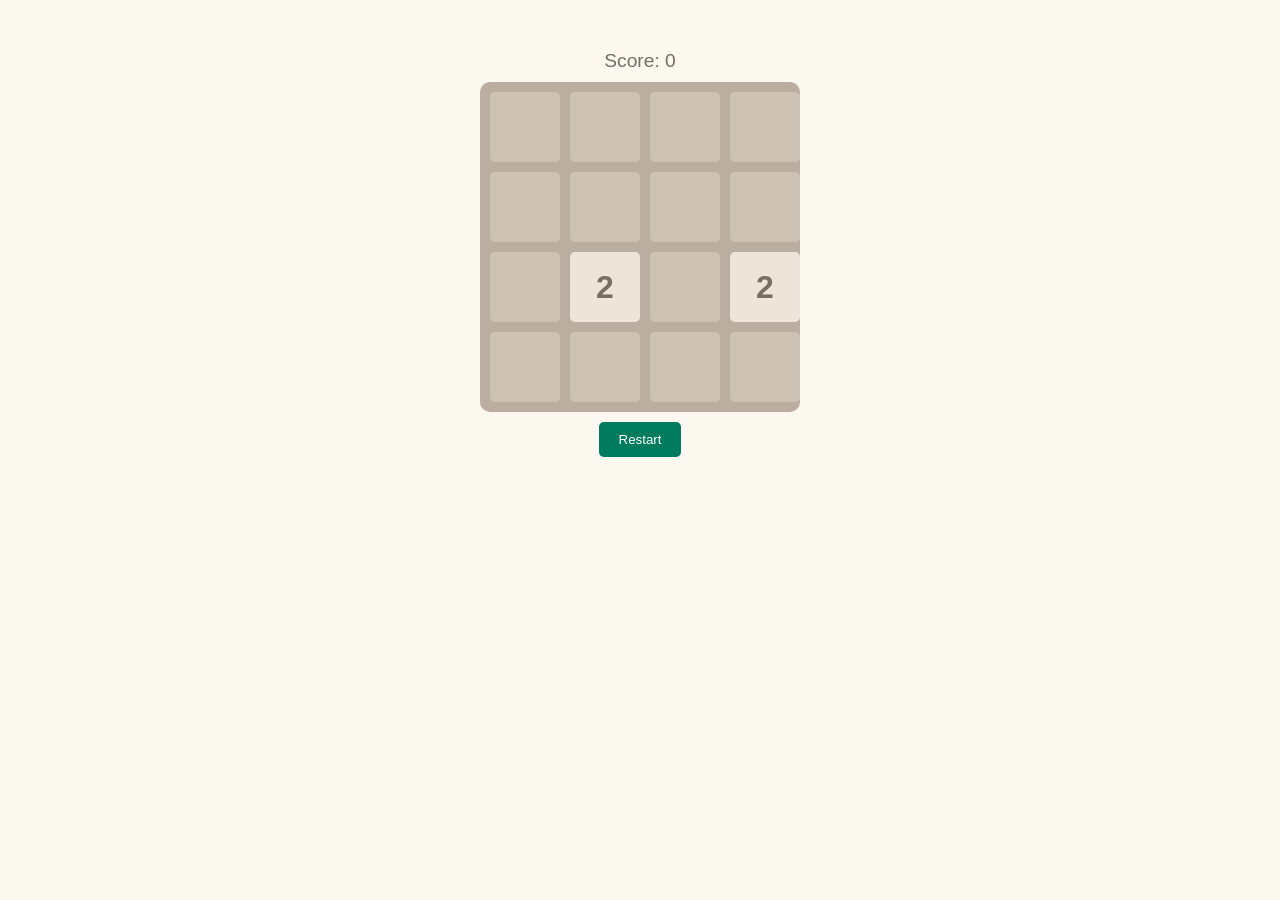
==== index.html @ f3e38923 "2048 auto commit on 2024-12-15 05:21:18 AM" ====
<!DOCTYPE html>
<html lang="en">
<head>
    <meta charset="utf-8">
    <meta name="viewport" content="width=device-width, initial-scale=1.0, maximum-scale=1, user-scalable=0">
    <title>2048 Game</title>
    <link rel="shortcut icon" type="image/x-icon" href="favicon.png">
    <link rel="stylesheet" href="style.css">
</head>
<body>
    <div class="game-container">
        <p class="score">Score: <span id="score">0</span></p>
        <div class="grid-container"></div>
        <button id="restart-btn">Restart</button>
    </div>
    <script src="script.js"></script>
</body>
</html>
---- style.css ----
body {
    margin: 0;
    padding: 0;
    text-align: center;
    background: #faf8ef;
    font-family: Arial, sans-serif;
}
.game-container {
    width: 320px;
    margin: 50px auto;
}
.score {
    margin: 10px 0;
    color: #776e65;
    font-size: 1.2em;
}
.grid-container {
    gap: 10px;
    padding: 10px;
    display: grid;
    border-radius: 10px;
    background: #bbada0;
    grid-template-columns: repeat(4, 1fr);
}
.tile {
    width: 70px;
    height: 70px;
    font-size: 2em;
    color: #776e65;
    font-weight: bold;
    line-height: 70px;
    text-align: center;
    border-radius: 5px;
    background: #cdc1b4;
    transition: all 0.2s;
}
.tile[data-value='2'] {
    background: #eee4da;
}
.tile[data-value='4'] {
    background: #ede0c8;
}
.tile[data-value='8'] {
    background: #f2b179; color: #f9f6f2;
}
.tile[data-value='16'] {
    background: #f59563; color: #f9f6f2;
}
.tile[data-value='32'] {
    background: #f67c5f; color: #f9f6f2;
}
.tile[data-value='64'] {
    background: #f65e3b; color: #f9f6f2;
}
.tile[data-value='128'] {
    background: #edcf72; color: #f9f6f2;
}
.tile[data-value='256'] {
    background: #edcc61; color: #f9f6f2;
}
.tile[data-value='512'] {
    background: #edc850; color: #f9f6f2;
}
.tile[data-value='1024'] {
    background: #edc53f; color: #f9f6f2;
}
.tile[data-value='2048'] {
    background: #edc22e; color: #f9f6f2;
}
button {
    color: #fff;
    border: none;
    outline: none;
    cursor: pointer;
    margin-top: 10px;
    padding: 10px 20px;
    border-radius: 5px;
    background: #007b5e;
    display: inline-block;
}
button:hover {
    background: #005f4a;
}
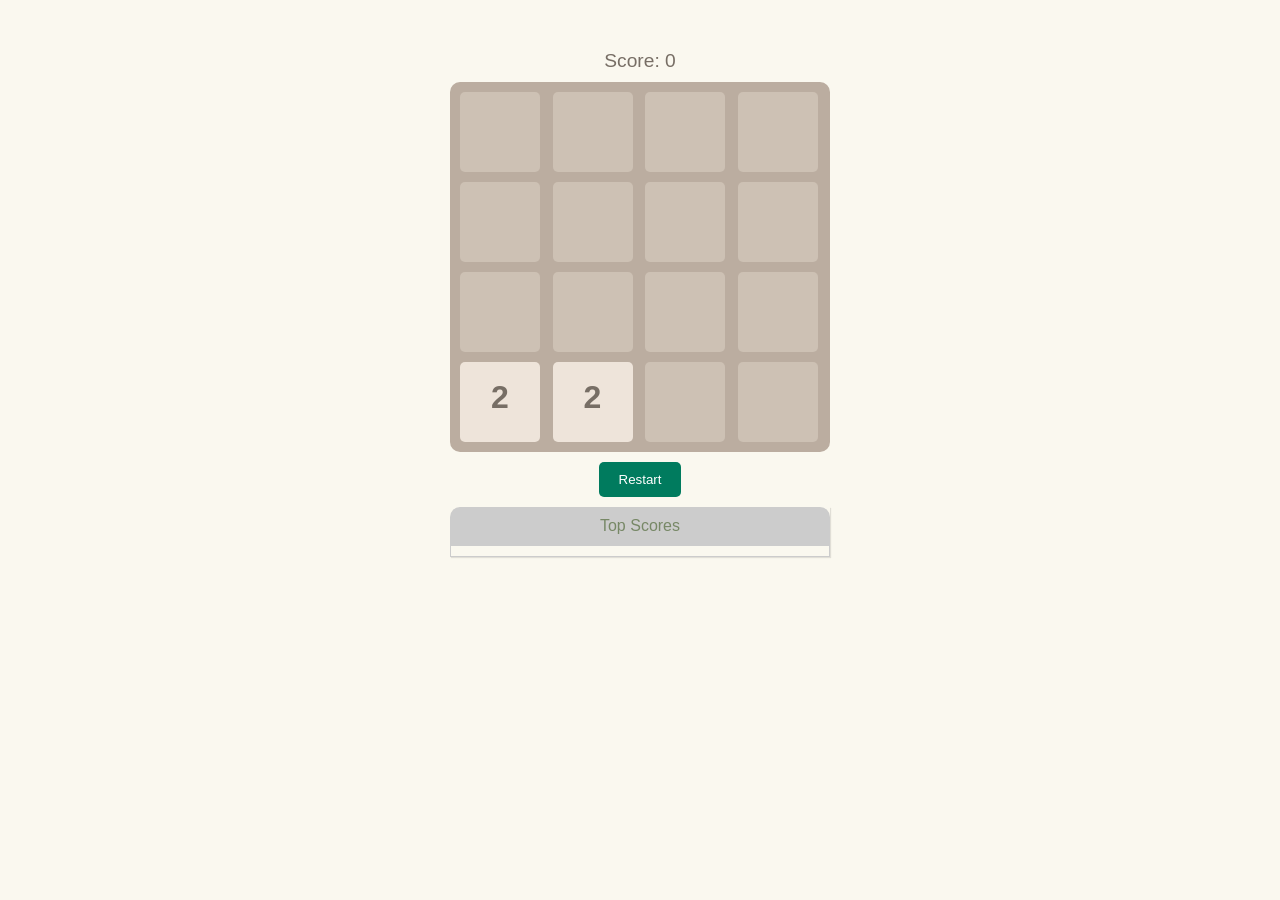
==== commit 0cf42711: "2048 auto commit on 2024-12-16 12:27:10 AM" ====
--- a/index.html
+++ b/index.html
@@ -5,14 +5,18 @@
     <meta name="viewport" content="width=device-width, initial-scale=1.0, maximum-scale=1, user-scalable=0">
     <title>2048 Game</title>
     <link rel="shortcut icon" type="image/x-icon" href="favicon.png">
-    <link rel="stylesheet" href="style.css">
+    <link rel="stylesheet" href="style.css?v=1">
 </head>
 <body>
     <div class="game-container">
         <p class="score">Score: <span id="score">0</span></p>
         <div class="grid-container"></div>
         <button id="restart-btn">Restart</button>
+        <div class="top-scores">
+            <span>Top Scores</span>
+            <ul id="top-scores"></ul>
+        </div>
     </div>
-    <script src="script.js"></script>
+    <script src="script.js?v=1"></script>
 </body>
 </html>
--- a/style.css
+++ b/style.css
@@ -1,12 +1,13 @@
 body {
     margin: 0;
     padding: 0;
+    user-select: none;
     text-align: center;
     background: #faf8ef;
     font-family: Arial, sans-serif;
 }
 .game-container {
-    width: 320px;
+    width: 380px;
     margin: 50px auto;
 }
 .score {
@@ -23,8 +24,8 @@
     grid-template-columns: repeat(4, 1fr);
 }
 .tile {
-    width: 70px;
-    height: 70px;
+    width: 80px;
+    height: 80px;
     font-size: 2em;
     color: #776e65;
     font-weight: bold;
@@ -67,6 +68,28 @@
 .tile[data-value='2048'] {
     background: #edc22e; color: #f9f6f2;
 }
+.top-scores {
+    color: #786;
+    display: flex;
+    margin-top: 10px;
+    flex-direction: column;
+    box-shadow: 1px 1px 1px rgba(0, 0, 0, 0.1);
+}
+.top-scores span {
+    padding: 10px;
+    background: #ccc;
+    border-radius: 10px 10px 0 0;
+}
+.top-scores ul {
+    margin: 0;
+    list-style: none;
+    padding: 5px 10px;
+    display: inline-block;
+    border: 1px solid #ccc;
+}
+.top-scores ul li {
+    text-align: left;
+}
 button {
     color: #fff;
     border: none;
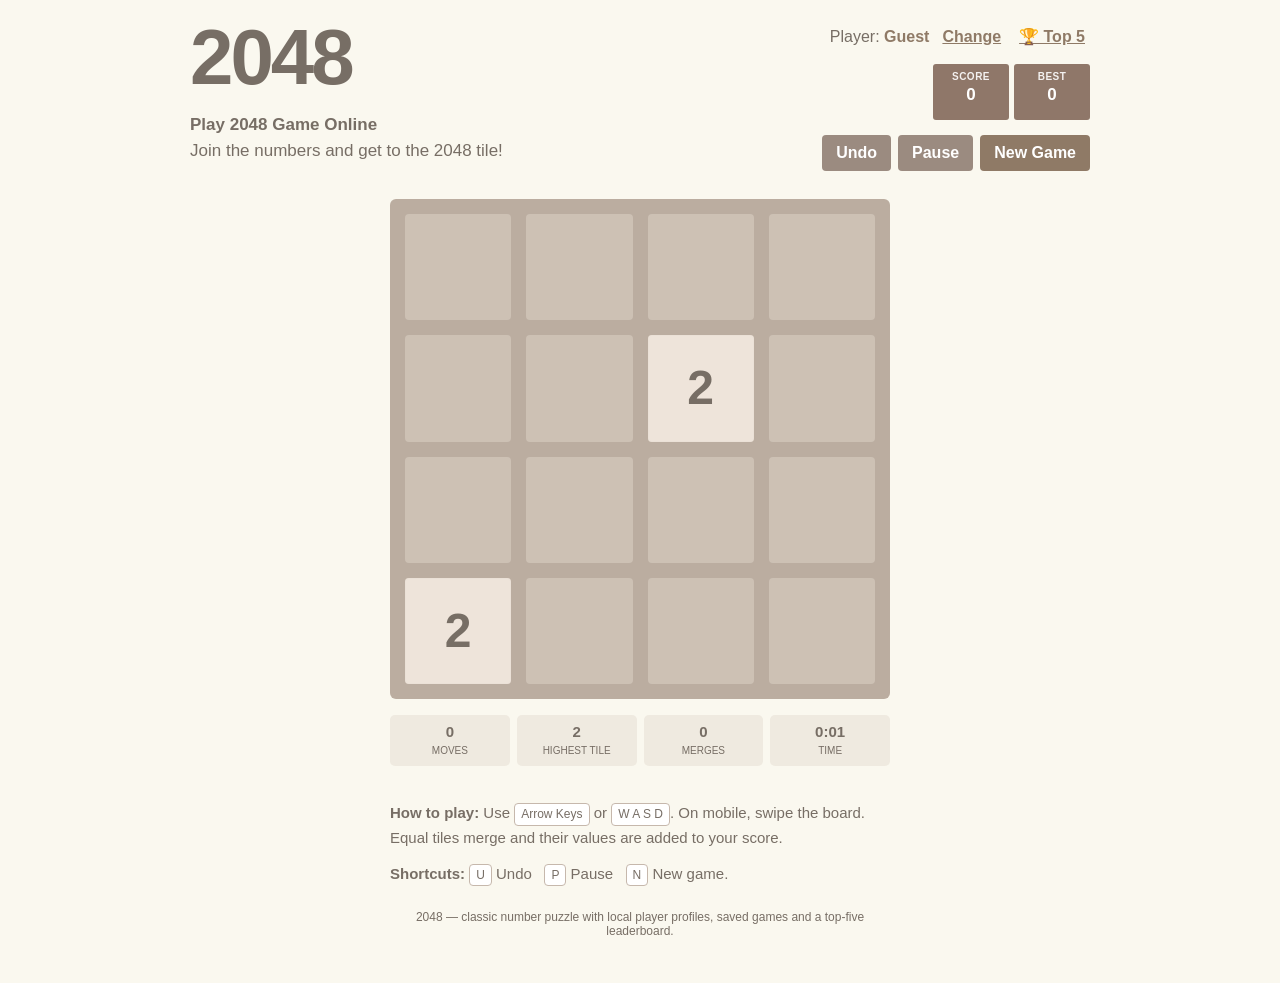
==== commit 3f768baa: "2048 auto commit on 2026-10-07 05:47:40 PM" ====
--- a/index.html
+++ b/index.html
@@ -1,22 +1,413 @@
 <!DOCTYPE html>
 <html lang="en">
 <head>
-    <meta charset="utf-8">
-    <meta name="viewport" content="width=device-width, initial-scale=1.0, maximum-scale=1, user-scalable=0">
-    <title>2048 Game</title>
-    <link rel="shortcut icon" type="image/x-icon" href="favicon.png">
-    <link rel="stylesheet" href="style.css?v=1">
+<meta charset="UTF-8">
+<meta name="viewport" content="width=device-width, initial-scale=1.0, maximum-scale=1, user-scalable=no">
+<title>2048 Classic — Player & Leaderboard</title>
+<style>
+:root{
+  --bg:#faf8ef;--text:#776e65;--muted:#8f7a66;--board:#bbada0;
+  --empty:rgba(238,228,218,.35);--button:#8f7a66;--button-hover:#7d6958;
+  --gap:15px;--radius:6px;--panel:#ffffff;--danger:#a33a2b;
+}
+*{box-sizing:border-box}
+html,body{margin:0;min-height:100%;background:var(--bg);color:var(--text);font-family:Arial,Helvetica,sans-serif}
+body{padding:24px 14px 45px}
+button,input{font:inherit}
+button{border:0;cursor:pointer}
+.page{width:min(100%,900px);margin:auto}
+.topbar{display:flex;align-items:flex-start;justify-content:space-between;gap:18px;margin-bottom:28px}
+.brand h1{margin:0;font-size:78px;line-height:.86;letter-spacing:-3px;font-weight:800}
+.brand-copy{margin-top:23px;font-size:17px;line-height:1.35}
+.brand-copy strong{display:block;margin-bottom:3px}
+.right-head{display:flex;flex-direction:column;align-items:flex-end;gap:15px}
+.player-strip{display:flex;align-items:center;gap:8px;flex-wrap:wrap;justify-content:flex-end}
+.player-name{font-weight:800;color:var(--button);max-width:180px;overflow:hidden;text-overflow:ellipsis;white-space:nowrap}
+.link-btn{background:none;color:var(--button);text-decoration:underline;padding:3px 5px;font-weight:700}
+.scores{display:flex;gap:5px}
+.score-box{min-width:76px;height:56px;padding:7px 12px 5px;background:#8f7769;border-radius:3px;color:#fff;text-align:center;text-transform:uppercase;font-weight:700}
+.score-box .label{display:block;font-size:10px;letter-spacing:.5px;opacity:.9;margin-bottom:4px}
+.score-box .value{display:block;font-size:17px;line-height:1}
+.actions{display:flex;gap:7px;flex-wrap:wrap;justify-content:flex-end}
+.action{background:var(--button);color:#fff;font-weight:700;border-radius:4px;padding:9px 14px}
+.action:hover{background:var(--button-hover)}
+.action.secondary{background:#9b8b80}
+.action:disabled{opacity:.45;cursor:not-allowed}
+.game-wrap{position:relative}
+.board{position:relative;width:100%;max-width:500px;margin:0 auto;padding:var(--gap);background:var(--board);border-radius:var(--radius);display:grid;grid-template-columns:repeat(4,1fr);gap:var(--gap);touch-action:none;user-select:none}
+.cell{aspect-ratio:1;background:var(--empty);border-radius:4px}
+.tile-layer{position:absolute;inset:var(--gap);pointer-events:none}
+.tile{position:absolute;width:calc((100% - 45px)/4);height:calc((100% - 45px)/4);display:flex;align-items:center;justify-content:center;border-radius:4px;font-weight:800;font-size:48px;line-height:1;color:#776e65;transition:transform 100ms ease,left 100ms ease,top 100ms ease;z-index:2;box-shadow:inset 0 0 0 1px rgba(0,0,0,.01)}
+.tile.new{animation:appear 150ms ease}.tile.merged{animation:pop 170ms ease;z-index:4}
+@keyframes appear{0%{transform:scale(0);opacity:0}80%{transform:scale(1.08);opacity:1}100%{transform:scale(1)}}
+@keyframes pop{0%{transform:scale(1)}50%{transform:scale(1.16)}100%{transform:scale(1)}}
+.v2{background:#eee4da}.v4{background:#ede0c8}.v8{background:#f2b179;color:#f9f6f2}
+.v16{background:#f59563;color:#f9f6f2}.v32{background:#f67c5f;color:#f9f6f2}.v64{background:#f65e3b;color:#f9f6f2}
+.v128{background:#edcf72;color:#f9f6f2;font-size:40px}.v256{background:#edcc61;color:#f9f6f2;font-size:40px}
+.v512{background:#edc850;color:#f9f6f2;font-size:40px}.v1024{background:#edc53f;color:#f9f6f2;font-size:32px}
+.v2048{background:#edc22e;color:#f9f6f2;font-size:32px;box-shadow:0 0 25px 5px rgba(237,194,46,.45)}
+.v4096,.v8192,.v16384{background:#3c3a32;color:#f9f6f2;font-size:30px}
+.overlay{position:absolute;inset:0;z-index:20;display:none;align-items:center;justify-content:center;background:rgba(238,228,218,.76);border-radius:var(--radius)}
+.overlay.show{display:flex}.overlay-card{text-align:center;padding:24px}
+.overlay-card h2{margin:0 0 10px;font-size:54px}.overlay-card p{margin:0 0 16px;font-size:17px;font-weight:700}
+.overlay-card button{background:var(--button);color:white;border-radius:4px;padding:10px 16px;margin:4px;font-weight:700}
+.overlay-card button.secondary{background:#aaa}
+.stats{max-width:500px;margin:16px auto 0;display:grid;grid-template-columns:repeat(4,1fr);gap:7px}
+.stat{background:rgba(143,122,102,.11);border-radius:5px;padding:8px;text-align:center}
+.stat b{display:block;font-size:15px}.stat span{font-size:10px;text-transform:uppercase}
+.instructions{max-width:500px;margin:35px auto 0;font-size:15px;line-height:1.55}
+.instructions p{margin:0 0 13px}.kbd{display:inline-block;padding:1px 6px;border:1px solid #c6b8ac;border-radius:4px;background:#fff;font-size:12px}
+.footer{max-width:500px;margin:24px auto 0;font-size:12px;text-align:center}
+.modal{position:fixed;inset:0;z-index:100;display:none;align-items:center;justify-content:center;background:rgba(0,0,0,.42);padding:15px}
+.modal.show{display:flex}.modal-card{width:min(100%,540px);max-height:90vh;overflow:auto;background:var(--panel);border-radius:10px;padding:22px;box-shadow:0 20px 60px rgba(0,0,0,.2)}
+.modal-card h2{margin:0 0 15px}.modal-card p{color:#777}
+.field{display:flex;gap:8px;margin:12px 0}.field input{flex:1;min-width:0;border:1px solid #cdbfb4;border-radius:5px;padding:10px 11px;outline:none}
+.field input:focus{border-color:var(--button)}.modal-actions{display:flex;justify-content:flex-end;gap:7px;margin-top:16px;flex-wrap:wrap}
+.leaderboard{width:100%;border-collapse:collapse}.leaderboard th,.leaderboard td{padding:9px 7px;border-bottom:1px solid #eee;text-align:left}.leaderboard th{font-size:11px;text-transform:uppercase;color:#8f7a66}
+.rank{font-weight:800;width:42px}.empty-row{text-align:center!important;color:#999;padding:18px!important}
+.close{float:right;background:#eee;border-radius:50%;width:32px;height:32px;font-weight:800}
+.name-list{display:flex;flex-wrap:wrap;gap:7px;margin-top:8px}.name-chip{border:1px solid #ddd;background:#fafafa;padding:6px 9px;border-radius:20px;cursor:pointer}.name-chip:hover{background:#eee}
+.toast{position:fixed;left:50%;bottom:20px;transform:translateX(-50%) translateY(20px);background:#333;color:#fff;padding:10px 15px;border-radius:6px;opacity:0;pointer-events:none;transition:.2s;z-index:200;font-size:13px}
+.toast.show{opacity:1;transform:translateX(-50%) translateY(0)}
+.paused .tile-layer{filter:blur(8px)}
+@media(max-width:650px){
+  body{padding:18px 10px 35px}.topbar{gap:10px;margin-bottom:20px}.brand h1{font-size:56px}
+  .brand-copy{font-size:13px;margin-top:16px}.right-head{gap:10px}.score-box{min-width:61px;height:48px;padding:5px 7px}.score-box .label{font-size:8px}.score-box .value{font-size:14px}
+  .action{padding:8px 10px;font-size:13px}.player-name{max-width:110px}.tile{font-size:34px}.v128,.v256,.v512{font-size:28px}.v1024,.v2048{font-size:22px}
+}
+@media(max-width:430px){
+  .brand-copy{display:none}.brand h1{font-size:48px}.topbar{align-items:flex-start}.right-head{gap:7px}.scores{gap:3px}.actions{max-width:210px}
+  .stats{grid-template-columns:repeat(2,1fr)}.instructions{font-size:14px}.tile{font-size:28px}.v128,.v256,.v512{font-size:23px}.v1024,.v2048,.v4096,.v8192,.v16384{font-size:18px}
+}
+</style>
 </head>
 <body>
-    <div class="game-container">
-        <p class="score">Score: <span id="score">0</span></p>
-        <div class="grid-container"></div>
-        <button id="restart-btn">Restart</button>
-        <div class="top-scores">
-            <span>Top Scores</span>
-            <ul id="top-scores"></ul>
-        </div>
+<main class="page">
+<header class="topbar">
+  <section class="brand">
+    <h1>2048</h1>
+    <div class="brand-copy"><strong>Play 2048 Game Online</strong>Join the numbers and get to the 2048 tile!</div>
+  </section>
+  <section class="right-head">
+    <div class="player-strip">
+      <span>Player: <span class="player-name" id="playerName">Guest</span></span>
+      <button class="link-btn" id="changePlayer">Change</button>
     </div>
-    <script src="script.js?v=1"></script>
+    <div class="scores">
+      <div class="score-box"><span class="label">Score</span><span class="value" id="score">0</span></div>
+      <div class="score-box"><span class="label">Best</span><span class="value" id="best">0</span></div>
+    </div>
+    <div class="actions">
+      <button class="action secondary" id="undoBtn">Undo</button>
+      <button class="action secondary" id="pauseBtn">Pause</button>
+      <button class="action" id="newGame">New Game</button>
+    </div>
+  </section>
+</header>
+
+<section class="game-wrap">
+  <div class="board" id="board" aria-label="2048 game board">
+    <div class="cell"></div><div class="cell"></div><div class="cell"></div><div class="cell"></div>
+    <div class="cell"></div><div class="cell"></div><div class="cell"></div><div class="cell"></div>
+    <div class="cell"></div><div class="cell"></div><div class="cell"></div><div class="cell"></div>
+    <div class="cell"></div><div class="cell"></div><div class="cell"></div><div class="cell"></div>
+    <div class="tile-layer" id="tileLayer"></div>
+  </div>
+  <div class="overlay" id="overlay">
+    <div class="overlay-card">
+      <h2 id="overlayTitle">Game over!</h2>
+      <p id="overlayMessage">No more moves.</p>
+      <button id="tryAgain">Try again</button>
+      <button id="keepPlaying" style="display:none">Keep playing</button>
+    </div>
+  </div>
+</section>
+
+<section class="stats">
+  <div class="stat"><b id="moves">0</b><span>Moves</span></div>
+  <div class="stat"><b id="maxTile">0</b><span>Highest tile</span></div>
+  <div class="stat"><b id="merges">0</b><span>Merges</span></div>
+  <div class="stat"><b id="elapsed">0:00</b><span>Time</span></div>
+</section>
+
+<section class="instructions">
+  <p><strong>How to play:</strong> Use <span class="kbd">Arrow Keys</span> or <span class="kbd">W A S D</span>. On mobile, swipe the board. Equal tiles merge and their values are added to your score.</p>
+  <p><strong>Shortcuts:</strong> <span class="kbd">U</span> Undo &nbsp; <span class="kbd">P</span> Pause &nbsp; <span class="kbd">N</span> New game.</p>
+  <p style="display:none;">Your current game, player name, best score and leaderboard are automatically stored in this browser's local storage.</p>
+</section>
+<div class="footer">2048 — classic number puzzle with local player profiles, saved games and a top-five leaderboard.</div>
+</main>
+
+<div class="modal" id="playerModal">
+  <div class="modal-card">
+    <button class="close" id="closePlayer">×</button>
+    <h2>Who is playing?</h2>
+    <p>Enter your name. Your score will be recorded under this name when a game ends or you start another game.</p>
+    <div class="field"><input id="playerInput" maxlength="24" autocomplete="name" placeholder="Your name"><button class="action" id="savePlayer">Save</button></div>
+    <div><strong>Recent players</strong><div class="name-list" id="nameList"></div></div>
+  </div>
+</div>
+
+<div class="modal" id="leaderModal">
+  <div class="modal-card">
+    <button class="close" id="closeLeader">×</button>
+    <h2>🏆 Top Five Scores</h2>
+    <table class="leaderboard">
+      <thead><tr><th>#</th><th>Player</th><th>Score</th><th>Tile</th><th>Moves</th></tr></thead>
+      <tbody id="leaderBody"></tbody>
+    </table>
+    <div class="modal-actions">
+      <button class="action secondary" id="clearScores">Clear leaderboard</button>
+      <button class="action" id="closeLeader2">Close</button>
+    </div>
+  </div>
+</div>
+
+<div class="toast" id="toast"></div>
+
+<script>
+(() => {
+"use strict";
+
+/* The storage helpers supplied with the base project. */
+const get = (k, d) => JSON.parse(localStorage.getItem(`2048-${k}`)) ?? d;
+const set = (k, v) => localStorage.setItem(`2048-${k}`, JSON.stringify(v));
+const remove = k => localStorage.removeItem(`2048-${k}`);
+
+const SIZE = 4, WIN_VALUE = 2048;
+const boardEl = document.getElementById("board"), tileLayer = document.getElementById("tileLayer");
+const scoreEl = document.getElementById("score"), bestEl = document.getElementById("best");
+const playerNameEl = document.getElementById("playerName"), movesEl = document.getElementById("moves");
+const maxTileEl = document.getElementById("maxTile"), mergesEl = document.getElementById("merges"), elapsedEl = document.getElementById("elapsed");
+const overlay = document.getElementById("overlay"), overlayTitle = document.getElementById("overlayTitle"), overlayMessage = document.getElementById("overlayMessage");
+const tryAgainBtn = document.getElementById("tryAgain"), keepPlayingBtn = document.getElementById("keepPlaying");
+const playerModal = document.getElementById("playerModal"), playerInput = document.getElementById("playerInput"), nameList = document.getElementById("nameList");
+const leaderModal = document.getElementById("leaderModal"), leaderBody = document.getElementById("leaderBody"), toastEl = document.getElementById("toast");
+
+let grid, score=0, best=Number(get("best",0)), playerName=get("player","Guest") || "Guest";
+let won=false, gameOver=false, keepPlaying=false, paused=false, moves=0, merges=0, startedAt=Date.now(), elapsedBefore=0;
+let history=[], touchStartX=0, touchStartY=0, toastTimer=null;
+
+const emptyGrid = () => Array.from({length:SIZE},()=>Array(SIZE).fill(0));
+const cloneGrid = g => g.map(r=>r.slice());
+const maxTile = () => Math.max(0,...grid.flat());
+
+function normalizeLeaderboard(list){
+  if(!Array.isArray(list)) return [];
+  return list.filter(x=>x && typeof x.name==="string" && Number.isFinite(Number(x.score)))
+    .map(x=>({name:x.name.slice(0,24)||"Guest",score:Number(x.score),tile:Number(x.tile)||0,moves:Number(x.moves)||0,date:x.date||Date.now()}))
+    .sort((a,b)=>b.score-a.score || b.tile-a.tile || b.moves-a.moves)
+    .slice(0,5);
+}
+function leaderboard(){ return normalizeLeaderboard(get("leaderboard",[])); }
+function saveLeaderboardEntry(){
+  const entry={name:playerName,score,tile:maxTile(),moves,date:Date.now()};
+  const list=normalizeLeaderboard([...leaderboard(),entry]);
+  set("leaderboard",list);
+}
+function updateBest(){
+  if(score>best){best=score;set("best",best);}
+}
+function startGame(recordPrevious=false){
+  if(recordPrevious && score>0) saveLeaderboardEntry();
+  grid=emptyGrid(); score=0; moves=0; merges=0; won=false; gameOver=false; keepPlaying=false; paused=false;
+  history=[]; elapsedBefore=0; startedAt=Date.now();
+  hideOverlay(); boardEl.classList.remove("paused");
+  addRandomTile(); addRandomTile(); update(); saveGame(); updatePauseButton();
+}
+function addRandomTile(){
+  const empty=[];
+  for(let r=0;r<SIZE;r++)for(let c=0;c<SIZE;c++)if(!grid[r][c])empty.push([r,c]);
+  if(!empty.length)return false;
+  const [r,c]=empty[Math.floor(Math.random()*empty.length)];
+  grid[r][c]=Math.random()<.9?2:4; return true;
+}
+function slideLine(line){
+  const values=line.filter(Boolean), result=[]; let gained=0, didMerge=0;
+  for(let i=0;i<values.length;i++){
+    if(values[i]===values[i+1]){const merged=values[i]*2;result.push(merged);gained+=merged;didMerge++;i++}
+    else result.push(values[i]);
+  }
+  while(result.length<SIZE)result.push(0);
+  return {line:result,gained,didMerge};
+}
+function gridsEqual(a,b){return JSON.stringify(a)===JSON.stringify(b)}
+function snapshot(){return {grid:cloneGrid(grid),score,moves,merges,won,gameOver,keepPlaying,elapsed:getElapsedSeconds()}}
+
+function move(direction){
+  if(paused || gameOver || (won&&!keepPlaying))return;
+  const before=cloneGrid(grid), oldScore=score, oldMoves=moves, oldMerges=merges;
+  let gained=0, didMerge=0;
+  if(direction==="left"||direction==="right"){
+    for(let r=0;r<SIZE;r++){
+      let line=grid[r].slice(); if(direction==="right")line.reverse();
+      const p=slideLine(line); gained+=p.gained; didMerge+=p.didMerge;
+      if(direction==="right")p.line.reverse(); grid[r]=p.line;
+    }
+  }else{
+    for(let c=0;c<SIZE;c++){
+      let line=[];for(let r=0;r<SIZE;r++)line.push(grid[r][c]);if(direction==="down")line.reverse();
+      const p=slideLine(line);gained+=p.gained;didMerge+=p.didMerge;
+      if(direction==="down")p.line.reverse();for(let r=0;r<SIZE;r++)grid[r][c]=p.line[r];
+    }
+  }
+  if(gridsEqual(before,grid))return;
+  history.push({grid:before,score:oldScore,moves:oldMoves,merges:oldMerges,won,gameOver,keepPlaying,elapsed:getElapsedSeconds()});
+  if(history.length>100)history.shift();
+  score+=gained;moves++;merges+=didMerge;updateBest();addRandomTile();update();saveGame();
+  if(!won&&hasWon()){won=true;saveGame();showWin()}
+  else if(!canMove()){gameOver=true;saveLeaderboardEntry();clearSavedGame();showGameOver()}
+}
+function undo(){
+  if(paused||!history.length||gameOver)return;
+  const h=history.pop();grid=cloneGrid(h.grid);score=h.score;moves=h.moves;merges=h.merges;won=h.won;gameOver=h.gameOver;keepPlaying=h.keepPlaying;
+  elapsedBefore=h.elapsed;startedAt=Date.now();hideOverlay();update();saveGame();toast("Move undone");
+}
+function hasWon(){return grid.some(row=>row.some(v=>v>=WIN_VALUE))}
+function canMove(){
+  for(let r=0;r<SIZE;r++)for(let c=0;c<SIZE;c++){
+    if(grid[r][c]===0)return true;
+    if(c<SIZE-1&&grid[r][c]===grid[r][c+1])return true;
+    if(r<SIZE-1&&grid[r][c]===grid[r+1][c])return true;
+  }
+  return false;
+}
+function getElapsedSeconds(){return elapsedBefore+(paused?0:Math.max(0,Math.floor((Date.now()-startedAt)/1000)))}
+function formatTime(s){const m=Math.floor(s/60),sec=s%60;return `${m}:${String(sec).padStart(2,"0")}`}
+function update(){
+  scoreEl.textContent=score;bestEl.textContent=best;playerNameEl.textContent=playerName;
+  movesEl.textContent=moves;maxTileEl.textContent=maxTile();mergesEl.textContent=merges;elapsedEl.textContent=formatTime(getElapsedSeconds());
+  renderTiles();updatePauseButton();
+}
+function renderTiles(){
+  tileLayer.innerHTML="";
+  const rect=tileLayer.getBoundingClientRect();
+  const gap=parseFloat(getComputedStyle(document.documentElement).getPropertyValue("--gap"))||15;
+  const cell=(rect.width-gap*3)/4;
+  for(let r=0;r<SIZE;r++)for(let c=0;c<SIZE;c++){
+    const value=grid[r][c];if(!value)continue;
+    const tile=document.createElement("div");
+    tile.className="tile v"+value;tile.textContent=value;
+    tile.style.left=`${c*(cell+gap)}px`;tile.style.top=`${r*(cell+gap)}px`;
+    tileLayer.appendChild(tile);
+  }
+}
+function showOverlay(title,message,win=false){
+  overlayTitle.textContent=title;overlayMessage.textContent=message;
+  keepPlayingBtn.style.display=win?"inline-block":"none";overlay.classList.add("show");
+}
+function hideOverlay(){overlay.classList.remove("show")}
+function showWin(){showOverlay("You win!","You reached the 2048 tile. Keep playing for a higher score!",true)}
+function showGameOver(){showOverlay("Game over!","No more moves. Your score has been saved to the leaderboard.")}
+function pause(){
+  if(gameOver)return;
+  if(!paused){elapsedBefore=getElapsedSeconds();paused=true;boardEl.classList.add("paused");showOverlay("Paused","Take a break. Your game is safely saved.");}
+  else{paused=false;startedAt=Date.now();hideOverlay();boardEl.classList.remove("paused");}
+  saveGame();updatePauseButton();update();
+}
+function updatePauseButton(){document.getElementById("pauseBtn").textContent=paused?"Resume":"Pause"}
+
+function saveGame(){
+  if(!grid)return;
+  set("currentGame",{grid,score,best,moves,merges,won,gameOver,keepPlaying,playerName,elapsed:getElapsedSeconds()});
+}
+function clearSavedGame(){remove("currentGame")}
+function loadSavedGame(){
+  const s=get("currentGame",null);
+  if(!s||!Array.isArray(s.grid))return false;
+  grid=s.grid;score=Number(s.score)||0;moves=Number(s.moves)||0;merges=Number(s.merges)||0;won=!!s.won;gameOver=!!s.gameOver;keepPlaying=!!s.keepPlaying;
+  playerName=s.playerName||playerName;elapsedBefore=Number(s.elapsed)||0;startedAt=Date.now();paused=false;history=[];
+  if(gameOver){clearSavedGame();return false}
+  update();return true;
+}
+
+function openPlayer(){
+  playerInput.value=playerName==="Guest"?"":playerName;
+  renderNameList();playerModal.classList.add("show");setTimeout(()=>playerInput.focus(),50);
+}
+function closePlayerModal(){playerModal.classList.remove("show")}
+function savePlayer(){
+  const name=playerInput.value.trim().replace(/\s+/g," ").slice(0,24)||"Guest";
+  playerName=name;set("player",name);
+  let names=get("players",[]);if(!Array.isArray(names))names=[];names=[name,...names.filter(n=>n!==name)].slice(0,10);set("players",names);
+  update();saveGame();closePlayerModal();toast(`Playing as ${name}`);
+}
+function renderNameList(){
+  const names=get("players",[]);nameList.innerHTML="";
+  (Array.isArray(names)?names:[]).forEach(name=>{
+    const b=document.createElement("button");b.className="name-chip";b.textContent=name;b.onclick=()=>{playerInput.value=name};nameList.appendChild(b);
+  });
+}
+function openLeaderboard(){
+  const list=leaderboard();leaderBody.innerHTML="";
+  if(!list.length){leaderBody.innerHTML='<tr><td colspan="5" class="empty-row">No completed scores yet.</td></tr>'}
+  else list.forEach((x,i)=>{
+    const tr=document.createElement("tr");
+    tr.innerHTML=`<td class="rank">${i+1}</td><td>${escapeHtml(x.name)}</td><td>${x.score.toLocaleString()}</td><td>${x.tile.toLocaleString()}</td><td>${x.moves}</td>`;
+    leaderBody.appendChild(tr);
+  });
+  leaderModal.classList.add("show");
+}
+function escapeHtml(s){return String(s).replace(/[&<>"']/g,c=>({"&":"&amp;","<":"&lt;",">":"&gt;",'"':"&quot;","'":"&#039;"}[c]))}
+function toast(message){
+  toastEl.textContent=message;toastEl.classList.add("show");clearTimeout(toastTimer);toastTimer=setTimeout(()=>toastEl.classList.remove("show"),1800);
+}
+
+function handleKey(e){
+  if(playerModal.classList.contains("show")||leaderModal.classList.contains("show")){
+    if(e.key==="Escape"){closePlayerModal();leaderModal.classList.remove("show")}return;
+  }
+  const key=e.key;
+  const keys={ArrowLeft:"left",a:"left",A:"left",ArrowRight:"right",d:"right",D:"right",ArrowUp:"up",w:"up",W:"up",ArrowDown:"down",s:"down",S:"down"};
+  if(keys[key]){e.preventDefault();move(keys[key]);return}
+  if(key==="u"||key==="U"){e.preventDefault();undo();return}
+  if(key==="p"||key==="P"){e.preventDefault();pause();return}
+  if(key==="n"||key==="N"){e.preventDefault();newGameConfirm();return}
+}
+function newGameConfirm(){
+  if(score>0&&!gameOver&&!confirm("Start a new game? Your current score will be recorded on the top-five leaderboard if it qualifies."))return;
+  startGame(true);
+}
+function touchStart(e){if(e.touches?.length){touchStartX=e.touches[0].clientX;touchStartY=e.touches[0].clientY}}
+function touchEnd(e){
+  if(paused||gameOver)return;
+  if(!e.changedTouches?.length)return;
+  const dx=e.changedTouches[0].clientX-touchStartX,dy=e.changedTouches[0].clientY-touchStartY;
+  if(Math.max(Math.abs(dx),Math.abs(dy))<25)return;
+  move(Math.abs(dx)>Math.abs(dy)?(dx>0?"right":"left"):(dy>0?"down":"up"));
+}
+
+document.addEventListener("keydown",handleKey);
+boardEl.addEventListener("touchstart",touchStart,{passive:true});
+boardEl.addEventListener("touchend",touchEnd,{passive:true});
+window.addEventListener("resize",renderTiles);
+document.getElementById("newGame").onclick=newGameConfirm;
+document.getElementById("undoBtn").onclick=undo;
+document.getElementById("pauseBtn").onclick=pause;
+document.getElementById("changePlayer").onclick=openPlayer;
+document.getElementById("savePlayer").onclick=savePlayer;
+document.getElementById("closePlayer").onclick=closePlayerModal;
+playerInput.addEventListener("keydown",e=>{if(e.key==="Enter")savePlayer()});
+tryAgainBtn.onclick=()=>startGame(true);
+keepPlayingBtn.onclick=()=>{keepPlaying=true;hideOverlay();saveGame()};
+document.getElementById("clearScores").onclick=()=>{
+  if(confirm("Delete all five leaderboard scores? This cannot be undone.")){remove("leaderboard");openLeaderboard();toast("Leaderboard cleared")}
+};
+document.getElementById("closeLeader").onclick=()=>leaderModal.classList.remove("show");
+document.getElementById("closeLeader2").onclick=()=>leaderModal.classList.remove("show");
+leaderModal.addEventListener("click",e=>{if(e.target===leaderModal)leaderModal.classList.remove("show")});
+playerModal.addEventListener("click",e=>{if(e.target===playerModal)closePlayerModal()});
+document.addEventListener("visibilitychange",()=>{if(document.hidden&&grid&&!paused&&!gameOver){elapsedBefore=getElapsedSeconds();paused=true;boardEl.classList.add("paused");saveGame();update()}});
+
+const leaderboardButton=document.createElement("button");
+leaderboardButton.className="link-btn";leaderboardButton.textContent="🏆 Top 5";leaderboardButton.onclick=openLeaderboard;
+document.querySelector(".player-strip").appendChild(leaderboardButton);
+
+setInterval(()=>{if(grid&&!paused&&!gameOver){elapsedEl.textContent=formatTime(getElapsedSeconds());saveGame()}},1000);
+
+bestEl.textContent=best;playerNameEl.textContent=playerName;
+if(!loadSavedGame()){startGame(false)}
+})();
+</script>
 </body>
 </html>
